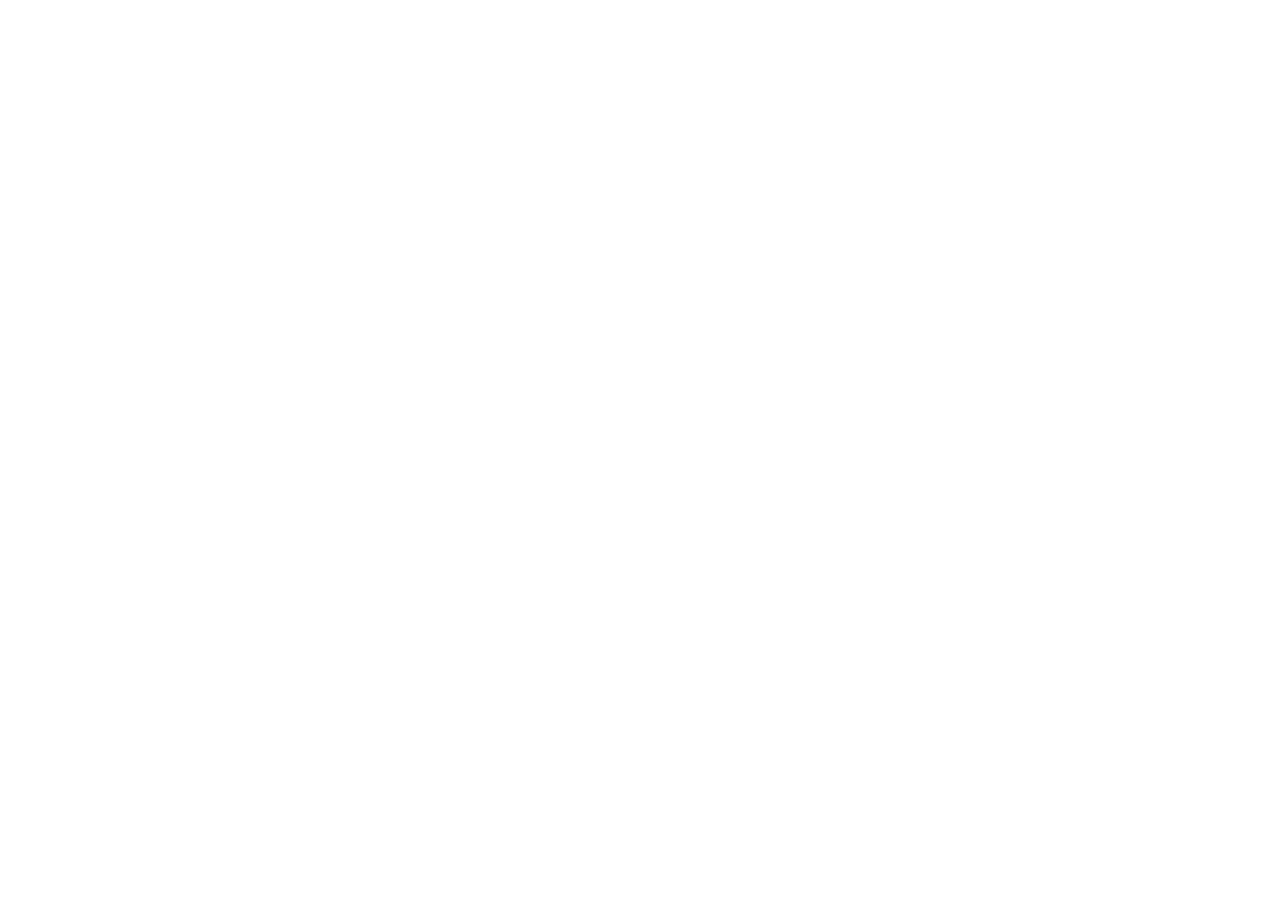
==== associations.html @ fa2b4b8a "index realizado con responsive en desktop y mobile" ====
<!DOCTYPE html>
<html lang="en">
<head>
    <meta charset="UTF-8">
    <meta http-equiv="X-UA-Compatible" content="IE=edge">
    <meta name="viewport" content="width=device-width, initial-scale=1.0">
    <title>Document</title>
</head>
<body>
    
</body>
</html>
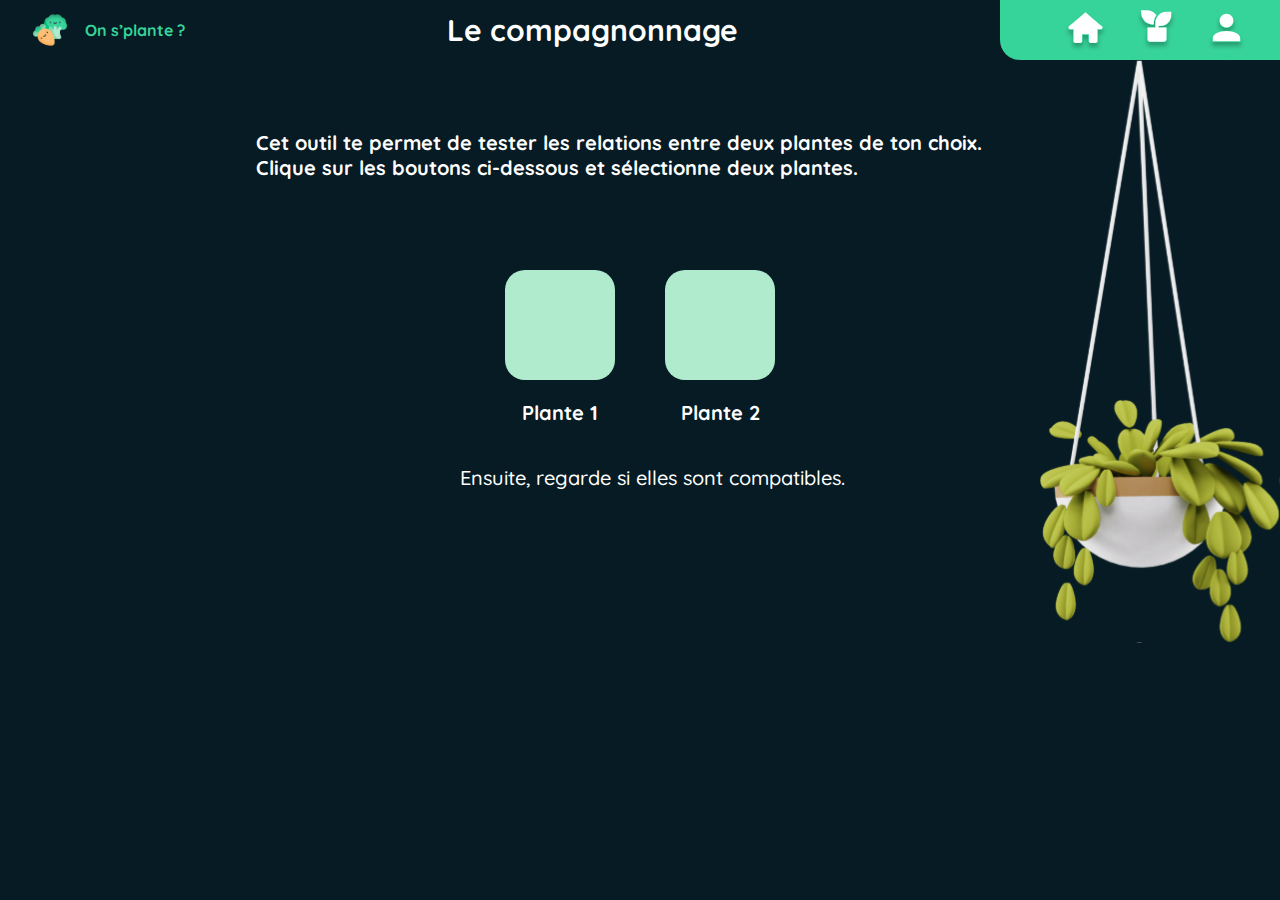
==== commit 6e5cfb47: "perfil y secsion de associaciones conectadas y terminadas con responsive" ====
--- a/associations.html
+++ b/associations.html
@@ -1,12 +1,79 @@
 <!DOCTYPE html>
-<html lang="en">
+<html lang="es">
 <head>
     <meta charset="UTF-8">
     <meta http-equiv="X-UA-Compatible" content="IE=edge">
     <meta name="viewport" content="width=device-width, initial-scale=1.0">
-    <title>Document</title>
+    <link rel="preconnect" href="https://fonts.googleapis.com">
+    <link rel="preconnect" href="https://fonts.gstatic.com" crossorigin>
+    <link href="https://fonts.googleapis.com/css2?family=Quicksand:wght@300;400;500;700&display=swap" rel="stylesheet">
+    <title>les associations</title>
+    <link rel="stylesheet" href="./css/associations-mobile.css">
+    <link rel="stylesheet" href="./css/associations-desktop.css" media="screen and (min-width: 770px)">
 </head>
 <body>
-    
+    <header>
+        <nav class="nav-container">
+            <div class="nav-container-left">
+                <img src="./assets/icons/carrot-and-broccoli.svg" alt="logo de zanahoria y brocoli">
+                <p>On s’plante ?</p>
+            </div>
+            <div class="nav-container-center">
+                <p>Le compagnonnage</p>
+            </div>
+            <div class="nav-container-rigth">
+                <a href="./index.html">
+                    <img src="./assets/icons/home-white.svg" alt="icono de home">
+                </a>
+                <a href="./associations.html">
+                    <img src="./assets/icons/plant-fill-white.svg" alt="icono de planta">
+                </a>
+                <a href="./profile.html">
+                    <img src="./assets/icons/account-white.svg" alt="icono de cuenta">
+                </a>
+            </div>
+    </header>
+    <figure class="plant-desktop">
+        <img src="./assets/img/hanging-plant.svg" alt="imagen de planta colgante">
+    </figure>
+    <main class="main-container">
+        <figure class="main-container-logo">
+            <img src="./assets/icons/carrot-and-broccoli.svg" alt="logo de zanahoria y brocoli">
+        </figure>
+
+        <section>
+            <article class="main-article-first">
+                <h1>Le compagnonnage</h1>
+                <p>Cet outil te permet de tester les relations entre deux plantes de ton choix. <br>
+                Clique sur les boutons ci-dessous et sélectionne deux plantes.</p>
+            </article>
+
+            <article class="main-article-second">
+                <div class="aticle-second-plant-one">
+                    <div></div>
+                    <p>Plante 1</p>
+                </div>
+                <div class="aticle-second-plant-two">
+                    <div></div>
+                    <p>Plante 2</p>
+                </div>
+            </article>
+
+            <article class="main-article-third">
+                <p>Ensuite, regarde si elles sont compatibles.</p>
+                <figure class="plant-mobile">
+                    <img src="./assets/img/plant1.svg" alt="imagen de planta">
+                </figure>
+            </article>
+            
+        </section>
+        <nav class="header-container-nav">
+            <ul>
+                <li><a href="./index.html"><img src="./assets/icons/home-white.svg" alt="logo de home"></a></li>
+                <li><a href="./associations.html"><img src="./assets/icons/plant-fill-green.svg" alt="logo de planta"></a></li>
+                <li><a href="./profile.html"><img src="./assets/icons/account-white.svg" alt="logo de cuenta"></a></li>
+            </ul>
+        </nav>
+    </main>
 </body>
 </html>--- a/css/associations-mobile.css
+++ b/css/associations-mobile.css
@@ -0,0 +1,162 @@
+:root{
+    --font:'Quicksand', sans-serif;
+    --fill:#0F4E66;
+    --light-green: #36D39A;   
+    --background-dark: #061B23;
+    --button-red: #E90F0F;
+    --sky-blue:#B0EBCE;
+}
+html {
+    font-size: 62.5%;
+    font-family: var(--font);
+}
+body {
+    padding: 0;
+    margin: 0;
+    box-sizing: border-box;
+    background-color: var(--background-dark);
+}
+
+.plant-desktop {
+    display: none;
+}
+
+.header-container-nav ul {
+    width: 100%;
+    min-width: 320px;
+    /* max-width: 768px; */
+    height: 6rem;
+    margin: 0;
+    padding: 0;
+    display: flex;
+    justify-content: center;
+    align-items: center;
+    bottom: 0;
+    margin-top: 2rem;
+}
+
+.header-container-nav  li {
+    list-style: none;
+    margin: 2rem;
+    margin-bottom: 3rem;
+}
+
+.main-container-logo {
+    width: 11rem;
+    height: 11rem;
+    min-width: 320px;
+    max-width: 768px;
+    margin: 0 auto;
+}
+
+.main-container-logo img {
+    width: 100%;
+    height: 100%;
+}
+
+.main-article-first {
+    width: 80%;
+    min-width: 300px;
+    max-width: 768px;
+    height: auto;
+    margin: 0 auto;
+
+}
+
+.main-article-first h1 {
+    font-size: 2.6rem;
+    font-weight: 700;
+    color: white;
+    margin-top: 0;
+    margin-bottom: 15px;
+    
+}
+
+.main-article-first p {
+    font-size: 1.2rem;
+    font-weight: 700;
+    color: white;
+}
+
+.main-article-second {
+    width: 85%;
+    min-width: 300px;
+    max-width: 768px;
+    height: auto;
+    display: flex;
+    justify-content: space-around;
+    margin: 0 auto;
+    margin-top: 3.5rem;
+}
+
+.aticle-second-plant-one div{
+    width: 11rem;
+    height: 11rem;
+    background-color: var(--sky-blue);
+    position: relative;
+    /* margin-right: 2rem; */
+    border-radius: 2rem;
+}
+
+.aticle-second-plant-one p {
+    font-size: 2rem;
+    color: white;
+    font-weight: 700;
+    text-align: center;
+}
+
+.aticle-second-plant-two div{
+    width: 11rem;
+    height: 11rem;
+    background-color: var(--sky-blue);
+    border-radius: 2rem;
+}
+
+.aticle-second-plant-two p {
+    font-size: 2rem;
+    color: white;
+    font-weight: 700;
+    text-align: center;
+}
+
+.main-article-third {
+    width: 100%;
+    min-width: 300px;
+    max-width: 768px;
+    height: auto;
+    display: flex;
+    margin: 0 auto;
+    position: relative;
+}
+
+.main-article-third p {
+    width: 60%;
+    height: auto;
+    font-size: 2rem;
+    color: white;
+    font-weight: 500;
+    margin-top: 20%;
+    margin-left: 40px;
+}
+
+.main-article-third figure {
+    width: 40%;
+    height: auto;
+    margin: 0;
+    padding: 0;
+    /* position: absolute; */
+    right: 0;
+    z-index: -5;
+}
+
+.main-article-third img {
+    width: 100%;
+    height: 100%;
+    object-fit: cover;
+
+}
+
+.nav-container {
+    display: none;
+}
+
--- a/css/associations-desktop.css
+++ b/css/associations-desktop.css
@@ -0,0 +1,117 @@
+.nav-container {
+   display: block;
+   width: 100%;
+   height: 6rem;
+   display: flex;
+   justify-content: space-between;
+   align-items: center;
+   position: relative;
+}
+
+.nav-container-left {
+   display: flex;
+   justify-content: start;
+   align-items: center;
+}
+
+.nav-container-left img{
+   width: 10rem;
+   height: 10rem;
+}
+
+.nav-container-left p {
+   font-size: 1.6rem;
+   font-weight: 700;
+   color: var(--light-green);
+   margin-left: -15px;
+}
+
+.nav-container-center p {
+   font-size: 30px;
+   font-weight: 700;
+   color: white;
+}
+
+.nav-container-rigth {
+   display: flex;
+   justify-content: center;
+   align-items: center;
+   width: 280px;
+   height: 100%;
+   background-color: var(--light-green);
+   border-radius: 0 0 0 20px;
+}
+.nav-container-rigth a {
+   margin-left: 30px;
+}
+
+.main-article-first {
+   min-width: 768px;
+   margin: 7rem auto 2rem auto;
+}
+
+.main-article-first p {
+   font-size: 2rem;
+   font-weight: 700;
+   color: white;
+}
+
+.main-article-second {
+   justify-content: center;
+   margin-top: 9rem;
+}
+
+.aticle-second-plant-one {
+   margin-right: 5rem;
+}
+
+.main-article-third {
+   width: 100%;
+   display: flex;
+   justify-content: center;
+}
+
+.main-article-third p{
+   margin-top: 2rem;
+   margin-left: 10rem;
+}
+
+.plant-desktop {
+   width: 240px;
+   height: 613px;
+   position: absolute;
+   right: -40px;
+   top: 40px;
+}
+
+.plant-desktop img {
+   width: 100%;
+   height: 100%;
+}
+
+.main-container figure {
+   display: none;
+}
+
+.main-article-first h1 {
+   display: none;
+}
+
+.main-article-third  .plant-mobile {
+   display: none;
+}
+.header-container-nav {
+   display: none;
+}
+
+@media (min-width: 768px) {
+   .plant-desktop{
+      display: block;
+   }
+}
+
+@media (max-width: 983px) {
+   .plant-desktop{
+      display: none;
+   }
+}